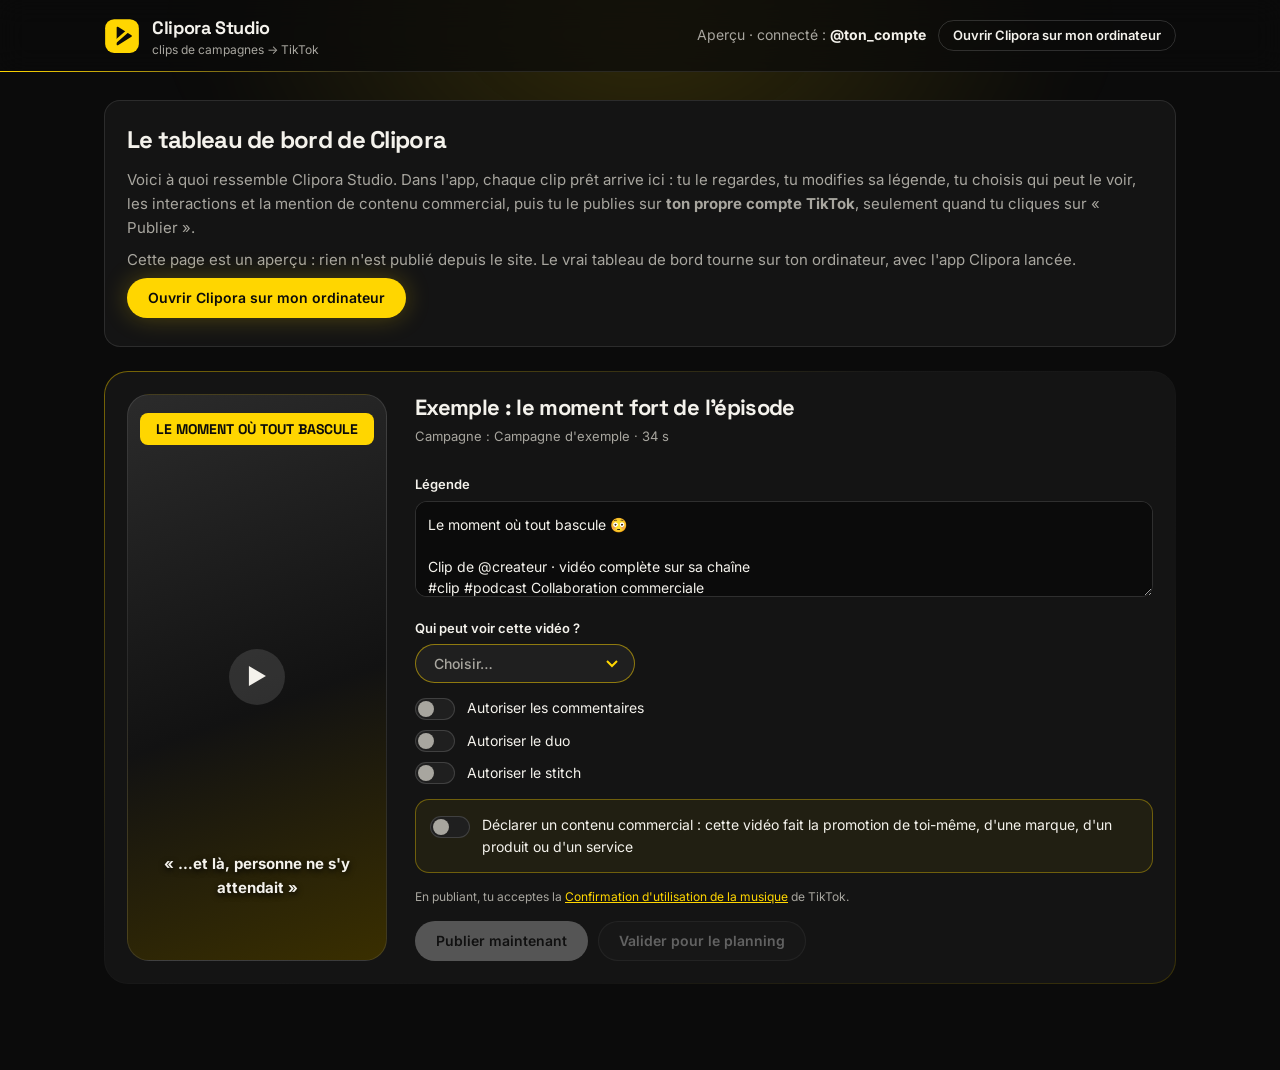
==== dashboard/index.html @ f7c4e605 "Page /dashboard : aperçu du tableau de bord Clipora Studio ; le bouton de l'en-tête y mène Co-Author" ====
<!doctype html>
<html lang="fr">
<head>
<meta charset="utf-8">
<meta name="viewport" content="width=device-width, initial-scale=1">
<title>Tableau de bord · Clipora</title>
<meta name="description" content="Aperçu du tableau de bord Clipora Studio.">
<link rel="icon" href="/favicon.svg" type="image/svg+xml">
<!-- Design : Lovable (projet Clipora, studio/studio-template.html). Jetons remplacés par clipper/studio.py. -->
<link rel="preconnect" href="https://fonts.googleapis.com">
<link rel="preconnect" href="https://fonts.gstatic.com" crossorigin>
<link rel="stylesheet" href="https://fonts.googleapis.com/css2?family=Inter:wght@400;500;600;700&family=Space+Grotesk:wght@500;600;700&display=swap">
<style>
:root{--bg:#0b0b0b;--card:#141414;--sec:#1f1f1f;--fg:#f4f2ec;--muted:#a8a69f;--y:#FFD600;--border:rgba(255,255,255,.1);--input:rgba(255,255,255,.15);--r:16px}
*{box-sizing:border-box}
html,body{margin:0}
body{background:var(--bg);color:var(--fg);font:15px/1.6 Inter,system-ui,sans-serif;min-height:100vh;overflow-x:hidden}
body::before{content:"";position:fixed;top:-220px;left:50%;width:900px;height:500px;transform:translateX(-50%);background:radial-gradient(closest-side,rgba(255,214,0,.16),transparent);filter:blur(40px);pointer-events:none;z-index:0}
h1,h2,h3{font-family:"Space Grotesk",system-ui,sans-serif;letter-spacing:-.03em;margin:0}
a{color:var(--y)}
header{position:sticky;top:0;z-index:10;backdrop-filter:blur(14px);-webkit-backdrop-filter:blur(14px);background:rgba(11,11,11,.72);border-bottom:1px solid var(--border)}
header::after{content:"";position:absolute;left:0;bottom:-1px;height:1px;width:30%;background:linear-gradient(90deg,var(--y),transparent);animation:run 4s ease-in-out infinite}
@keyframes run{0%{width:0}70%{width:100%}100%{width:100%;opacity:0}}
.bar{max-width:1120px;margin:0 auto;padding:14px 24px;display:flex;align-items:center;justify-content:space-between;gap:16px;flex-wrap:wrap}
.brand{display:flex;align-items:center;gap:12px;text-decoration:none;color:var(--fg)}
.brand svg{width:36px;height:36px;flex:none}
.brand b{font-family:"Space Grotesk",sans-serif;font-size:18px;letter-spacing:-.02em}
.brand small{display:block;color:var(--muted);font-size:12px;line-height:1.2}
.acc{display:flex;align-items:center;gap:12px;font-size:14px;color:var(--muted);flex-wrap:wrap}
.acc b{color:var(--fg)}
.acc img{width:36px;height:36px;border-radius:50%;object-fit:cover;border:2px solid var(--y)}
.btn,button{font:600 14px/1 Inter,sans-serif;border-radius:999px;padding:12px 20px;cursor:pointer;border:1px solid transparent;text-decoration:none;display:inline-flex;align-items:center;justify-content:center;gap:8px;transition:transform .15s,box-shadow .15s,background .15s,opacity .15s}
.btn,.pub{background:var(--y);color:#0b0b0b;box-shadow:0 0 24px rgba(255,214,0,.25)}
.btn:hover,.pub:hover:not(:disabled){transform:translateY(-1px);box-shadow:0 0 32px rgba(255,214,0,.4)}
.btn-sm{padding:8px 14px;font-size:13px;background:transparent;color:var(--fg);border-color:var(--input);box-shadow:none}
.btn-sm:hover{border-color:var(--y);box-shadow:none}
.ok{background:var(--sec);color:var(--fg);border-color:var(--input)}
.ok:hover:not(:disabled){border-color:var(--y)}
button:disabled{opacity:.35;cursor:not-allowed;box-shadow:none;transform:none;filter:grayscale(1)}
button:focus-visible,.btn:focus-visible,select:focus-visible,textarea:focus-visible,input:focus-visible{outline:2px solid var(--y);outline-offset:2px}
main{position:relative;z-index:1;max-width:1120px;margin:0 auto;padding:28px 24px 64px}
.intro{color:var(--muted);margin:0 0 20px;font-size:15px}
.empty{text-align:center;padding:72px 24px;border-radius:24px;border:1px dashed var(--input);background:var(--card)}
.empty h2{font-size:26px;margin-bottom:8px}
.empty p{color:var(--muted);margin:0}
.card{display:flex;gap:28px;padding:22px;margin-bottom:22px;border-radius:24px;border:1px solid transparent;
  background:linear-gradient(var(--card),var(--card)) padding-box,linear-gradient(145deg,rgba(255,214,0,.45),rgba(255,255,255,.06) 40%,rgba(255,255,255,.04) 70%,rgba(255,214,0,.2)) border-box}
.card video{width:260px;flex:none;aspect-ratio:9/16;object-fit:cover;background:#000;border-radius:28px;border:6px solid var(--sec);box-shadow:0 20px 50px rgba(0,0,0,.6)}
.card form{flex:1;min-width:0;display:flex;flex-direction:column;gap:14px}
.card h3{font-size:22px;line-height:1.2}
.meta{color:var(--muted);font-size:13px;margin-top:-8px}
.lbl{font-weight:600;font-size:13px;display:block;margin-bottom:6px}
textarea{width:100%;min-height:96px;resize:vertical;background:var(--bg);color:var(--fg);border:1px solid var(--input);border-radius:12px;padding:12px;font:14px/1.5 Inter,sans-serif}
textarea:focus{border-color:var(--y);outline:none}
select{appearance:none;-webkit-appearance:none;background:var(--sec) url("data:image/svg+xml,%3Csvg xmlns='http://www.w3.org/2000/svg' width='12' height='8'%3E%3Cpath d='M1 1l5 5 5-5' stroke='%23FFD600' stroke-width='2' fill='none'/%3E%3C/svg%3E") no-repeat right 16px center;color:var(--fg);border:1px solid var(--input);border-radius:999px;padding:10px 42px 10px 18px;font:500 14px Inter,sans-serif;cursor:pointer;min-width:220px}
select:invalid{color:var(--muted);border-color:rgba(255,214,0,.5)}
select option{background:var(--card);color:var(--fg)}
.toggles{display:flex;flex-direction:column;gap:10px}
.tg{display:flex;align-items:center;gap:12px;cursor:pointer;font-size:14px}
.tg input{appearance:none;-webkit-appearance:none;flex:none;width:40px;height:22px;border-radius:999px;background:var(--sec);border:1px solid var(--input);position:relative;cursor:pointer;margin:0;transition:background .2s}
.tg input::after{content:"";position:absolute;top:2px;left:2px;width:16px;height:16px;border-radius:50%;background:var(--muted);transition:transform .2s,background .2s}
.tg input:checked{background:var(--y);border-color:var(--y)}
.tg input:checked::after{transform:translateX(18px);background:#0b0b0b}
.tg input:disabled{opacity:.4;cursor:not-allowed}
.tg:has(input:disabled){cursor:not-allowed;color:var(--muted)}
.off{color:var(--muted);font-size:12px}
.branded{padding:14px;border-radius:14px;background:rgba(255,214,0,.06);border:1px solid rgba(255,214,0,.35)}
.branded .tg{align-items:flex-start}
.branded .tg input{margin-top:2px}
.bc{margin-top:10px;font-size:13px;color:var(--y);display:flex;flex-direction:column;gap:6px}
.note{font-weight:600}
.warn{color:#ff6b6b;font-size:13px;margin:4px 0}
.consent{font-size:12px;color:var(--muted);margin:0}
.actions{display:flex;gap:10px;flex-wrap:wrap}
.msg{font-size:14px;min-height:1.2em}
.msg:empty{display:none}
.msg{padding:10px 14px;border-radius:12px;background:var(--sec);border-left:3px solid var(--y)}
@media (max-width:760px){
  .card{flex-direction:column;align-items:center;padding:16px}
  .card form{width:100%}
  .card video{width:min(260px,100%)}
  select{width:100%}
  .actions button{flex:1}
}
@media (prefers-reduced-motion:reduce){header::after{animation:none}*{transition:none!important}}
.demo{padding:20px 22px;border-radius:var(--r);background:var(--card);border:1px solid var(--border);margin-bottom:24px}
.demo h2{font-size:24px;margin-bottom:8px}.demo p{color:var(--muted);margin:8px 0}.demo .btn{margin-top:6px}
.ph{flex:none;width:260px;max-width:100%;aspect-ratio:9/16;border-radius:22px;border:1px solid var(--border);position:relative;overflow:hidden;
background:linear-gradient(160deg,#2b2b2b,#121212 55%,#3a2f00);display:flex;align-items:center;justify-content:center}
.ph .hook{position:absolute;top:18px;left:12px;right:12px;background:var(--y);color:#0b0b0b;font:700 14px/1.2 "Space Grotesk",sans-serif;padding:8px;border-radius:8px;text-align:center}
.ph .play{width:56px;height:56px;border-radius:50%;background:rgba(255,255,255,.12);display:flex;align-items:center;justify-content:center;font-size:22px}
.ph .sub{position:absolute;bottom:60px;left:14px;right:14px;text-align:center;font-weight:700;text-shadow:0 2px 6px #000}
</style>
</head>
<body>
<header>
  <div class="bar">
    <a class="brand" href="/">
      <svg viewBox="0 0 64 64" aria-hidden="true"><rect x="2" y="2" width="60" height="60" rx="16" fill="#FFD600"/><path d="M24 17 L48 32 L24 47 Z" fill="#0b0b0b" stroke="#0b0b0b" stroke-width="3" stroke-linejoin="round"/><path d="M16 46 L48 18" stroke="#FFD600" stroke-width="5" stroke-linecap="round"/></svg>
      <span><b>Clipora Studio</b><small>clips de campagnes → TikTok</small></span>
    </a>
    <span class="acc"><span>Aperçu · connecté : <b>@ton_compte</b></span><a class="btn btn-sm" href="http://127.0.0.1:3457/" title="L'app Clipora doit être lancée sur ton ordinateur">Ouvrir Clipora sur mon ordinateur</a></span>
  </div>
</header>
<main>
<div class="demo"><h2>Le tableau de bord de Clipora</h2><p>Voici à quoi ressemble Clipora Studio. Dans l'app, chaque clip prêt arrive ici : tu le regardes, tu modifies sa légende, tu choisis qui peut le voir, les interactions et la mention de contenu commercial, puis tu le publies sur <b>ton propre compte TikTok</b>, seulement quand tu cliques sur « Publier ».</p><p>Cette page est un aperçu : rien n'est publié depuis le site. Le vrai tableau de bord tourne sur ton ordinateur, avec l'app Clipora lancée. <a class="btn" href="http://127.0.0.1:3457/">Ouvrir Clipora sur mon ordinateur</a></p></div>
<div class="card">
  <div class="ph" role="img" aria-label="Aperçu du clip"><span class="hook">LE MOMENT OÙ TOUT BASCULE</span><span class="play">▶</span><span class="sub">« …et là, personne ne s'y attendait »</span></div>
  <form id="f1" data-id="1" data-toolong="0" onsubmit="return false" onchange="update(1)">
    <h3>Exemple : le moment fort de l&#x27;épisode</h3>
    <p class="meta">Campagne : Campagne d&#x27;exemple · 34 s</p>
    <div><label class="lbl" for="c1">Légende</label>
      <textarea id="c1" name="caption">Le moment où tout bascule 😳

Clip de @createur · vidéo complète sur sa chaîne
#clip #podcast Collaboration commerciale</textarea></div>
    <div><label class="lbl" for="p1">Qui peut voir cette vidéo ?</label>
      <select id="p1" name="privacy" required><option value="" selected disabled>Choisir…</option><option value="PUBLIC_TO_EVERYONE">Tout le monde</option><option value="MUTUAL_FOLLOW_FRIENDS">Amis</option><option value="FOLLOWER_OF_CREATOR">Abonnés</option><option value="SELF_ONLY">Moi uniquement</option></select></div>
    <div class="toggles"><label class="tg"><input type="checkbox" name="comment" > Autoriser les commentaires</label>
      <label class="tg"><input type="checkbox" name="duet" > Autoriser le duo</label><label class="tg"><input type="checkbox" name="stitch" > Autoriser le stitch</label></div>
    <div class="branded">
      <label class="tg"><input type="checkbox" name="disclose"> Déclarer un contenu commercial : cette vidéo fait la promotion de toi-même, d'une marque, d'un produit ou d'un service</label>
      <div id="bc1" class="bc" style="display:none">
        <label class="tg"><input type="checkbox" name="organic"> Ta marque : tu fais la promotion de toi-même ou de ton activité</label>
        <label class="tg"><input type="checkbox" name="branded"> Contenu de marque : tu fais la promotion d'une autre marque ou d'un tiers</label>
        <div id="lb1" class="note"></div>
      </div>
    </div>
    <p class="consent" id="cs1"></p>
    <div class="actions">
      <button class="pub" onclick="send(1,'publish')">Publier maintenant</button>
      <button class="ok" onclick="send(1,'approve')">Valider pour le planning</button>
    </div>
    <div class="msg" id="m1"></div>
  </form>
</div>
</main>
<script>
function update(id){
  const f=document.getElementById('f'+id), priv=f.privacy, disc=f.disclose.checked;
  if(priv.value==='SELF_ONLY'){ f.branded.checked=false; }
  f.branded.disabled = priv.value==='SELF_ONLY';
  f.branded.parentElement.title = f.branded.disabled ? "Un contenu de marque ne peut pas être en « Moi uniquement »." : '';
  const branded=disc && f.branded.checked, organic=disc && f.organic.checked;
  for(const o of priv.options){ if(o.value==='SELF_ONLY'){ o.disabled=branded; o.title = branded ? "Un contenu de marque ne peut pas être en « Moi uniquement »." : ''; } }
  document.getElementById('bc'+id).style.display = disc ? 'block' : 'none';
  document.getElementById('lb'+id).textContent = branded ? "Ta vidéo sera étiquetée « Partenariat rémunéré »."
    : organic ? "Ta vidéo sera étiquetée « Contenu promotionnel »." : '';
  const music='<a href="https://www.tiktok.com/legal/page/global/music-usage-confirmation/en" target="_blank" rel="noopener">Confirmation d\'utilisation de la musique</a>';
  const bc='<a href="https://www.tiktok.com/legal/page/global/bc-policy/en" target="_blank" rel="noopener">Politique relative au contenu de marque</a>';
  document.getElementById('cs'+id).innerHTML = branded ? 'En publiant, tu acceptes la '+bc+' et la '+music+' de TikTok.'
    : 'En publiant, tu acceptes la '+music+' de TikTok.';
  const missing = disc && !branded && !organic;
  f.querySelectorAll('button').forEach(b=>{
    b.disabled = priv.value==='' || missing || (b.classList.contains('pub') && f.dataset.toolong==='1');
    b.title = missing ? "Indique si ton contenu fait la promotion de toi-même, d'un tiers, ou des deux." : '';
  });
}
async function send(id, action){ document.getElementById('m'+id).innerHTML = 'Aperçu : rien n\'est publié depuis le site. Pour publier, <a href="http://127.0.0.1:3457/">ouvre Clipora sur ton ordinateur</a>.'; return;  const f=document.getElementById('f'+id), m=document.getElementById('m'+id); f.querySelectorAll('button').forEach(b=>b.disabled=true); m.textContent = action==='publish' ? 'Publication en cours… (le traitement par TikTok peut prendre quelques minutes)' : 'Enregistrement…'; const data={action, caption:f.caption.value, privacy:f.privacy.value, comment:f.comment.checked, duet:f.duet.checked, stitch:f.stitch.checked, disclose:f.disclose.checked, organic:f.organic.checked, branded:f.branded.checked}; const r=await fetch('/clip/'+id,{method:'POST',headers:{'Content-Type':'application/json'},body:JSON.stringify(data)}); const j=await r.json(); m.innerHTML=j.message; if(!j.ok) update(id); }
document.querySelectorAll('form[data-id]').forEach(f=>update(f.dataset.id));
</script>
</body>
</html>
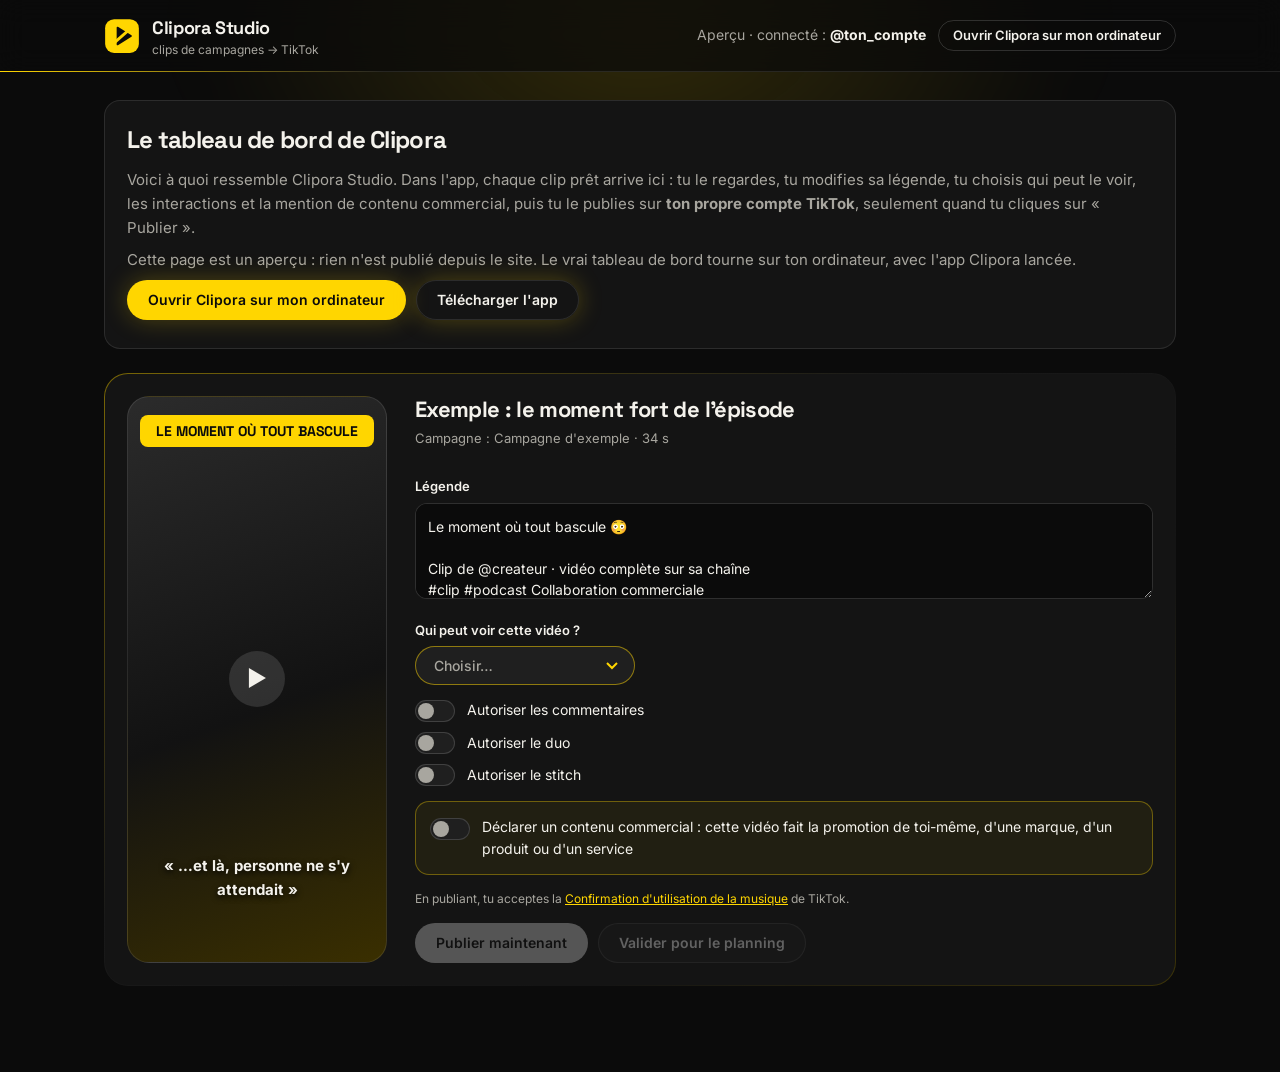
==== commit b45bd5b7: "Bouton Télécharger l'app : page /telecharger (bientôt disponible, prévenir à la sortie) Co-Authored-" ====
--- a/dashboard/index.html
+++ b/dashboard/index.html
@@ -84,7 +84,8 @@
 }
 @media (prefers-reduced-motion:reduce){header::after{animation:none}*{transition:none!important}}
 .demo{padding:20px 22px;border-radius:var(--r);background:var(--card);border:1px solid var(--border);margin-bottom:24px}
-.demo h2{font-size:24px;margin-bottom:8px}.demo p{color:var(--muted);margin:8px 0}.demo .btn{margin-top:6px}
+.demo h2{font-size:24px;margin-bottom:8px}.demo p{color:var(--muted);margin:8px 0}
+.demo .cta{display:flex;gap:10px;flex-wrap:wrap}.demo .btn.alt{background:transparent;border-color:var(--border);color:var(--fg)}
 .ph{flex:none;width:260px;max-width:100%;aspect-ratio:9/16;border-radius:22px;border:1px solid var(--border);position:relative;overflow:hidden;
 background:linear-gradient(160deg,#2b2b2b,#121212 55%,#3a2f00);display:flex;align-items:center;justify-content:center}
 .ph .hook{position:absolute;top:18px;left:12px;right:12px;background:var(--y);color:#0b0b0b;font:700 14px/1.2 "Space Grotesk",sans-serif;padding:8px;border-radius:8px;text-align:center}
@@ -103,7 +104,7 @@
   </div>
 </header>
 <main>
-<div class="demo"><h2>Le tableau de bord de Clipora</h2><p>Voici à quoi ressemble Clipora Studio. Dans l'app, chaque clip prêt arrive ici : tu le regardes, tu modifies sa légende, tu choisis qui peut le voir, les interactions et la mention de contenu commercial, puis tu le publies sur <b>ton propre compte TikTok</b>, seulement quand tu cliques sur « Publier ».</p><p>Cette page est un aperçu : rien n'est publié depuis le site. Le vrai tableau de bord tourne sur ton ordinateur, avec l'app Clipora lancée. <a class="btn" href="http://127.0.0.1:3457/">Ouvrir Clipora sur mon ordinateur</a></p></div>
+<div class="demo"><h2>Le tableau de bord de Clipora</h2><p>Voici à quoi ressemble Clipora Studio. Dans l'app, chaque clip prêt arrive ici : tu le regardes, tu modifies sa légende, tu choisis qui peut le voir, les interactions et la mention de contenu commercial, puis tu le publies sur <b>ton propre compte TikTok</b>, seulement quand tu cliques sur « Publier ».</p><p>Cette page est un aperçu : rien n'est publié depuis le site. Le vrai tableau de bord tourne sur ton ordinateur, avec l'app Clipora lancée.</p><p class="cta"><a class="btn" href="http://127.0.0.1:3457/">Ouvrir Clipora sur mon ordinateur</a><a class="btn alt" href="/telecharger/">Télécharger l'app</a></p></div>
 <div class="card">
   <div class="ph" role="img" aria-label="Aperçu du clip"><span class="hook">LE MOMENT OÙ TOUT BASCULE</span><span class="play">▶</span><span class="sub">« …et là, personne ne s'y attendait »</span></div>
   <form id="f1" data-id="1" data-toolong="0" onsubmit="return false" onchange="update(1)">
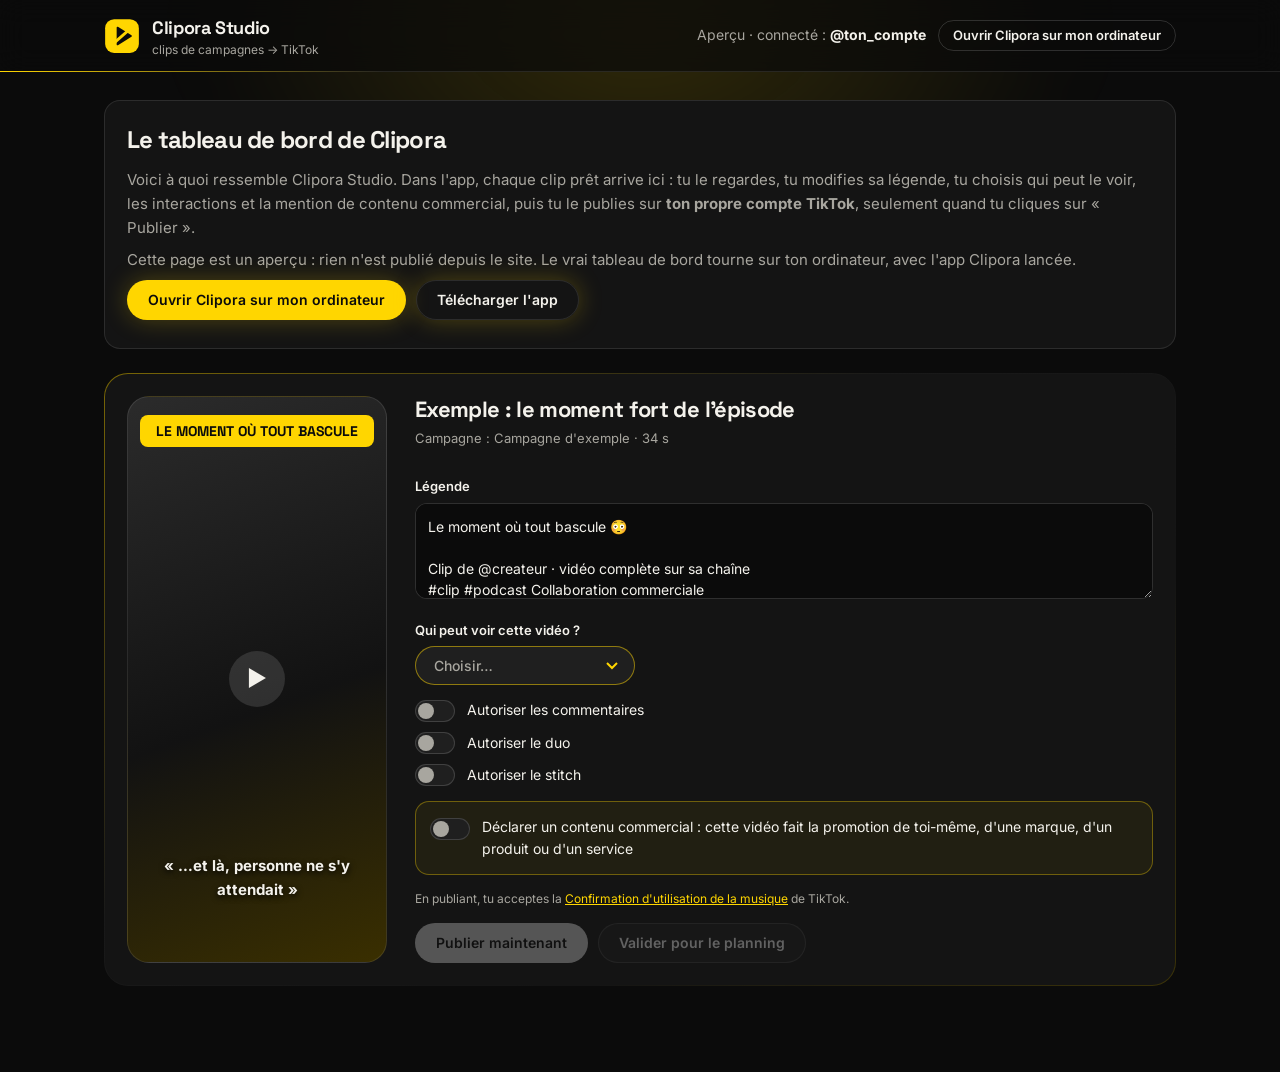
==== commit 3c80836c: "Référencement : robots.txt, sitemap.xml, URL canoniques, langue et titre en français Co-Authored-By:" ====
--- a/dashboard/index.html
+++ b/dashboard/index.html
@@ -92,7 +92,7 @@
 .ph .play{width:56px;height:56px;border-radius:50%;background:rgba(255,255,255,.12);display:flex;align-items:center;justify-content:center;font-size:22px}
 .ph .sub{position:absolute;bottom:60px;left:14px;right:14px;text-align:center;font-weight:700;text-shadow:0 2px 6px #000}
 </style>
-</head>
+<link rel="canonical" href="https://clipora.website/dashboard/"/></head>
 <body>
 <header>
   <div class="bar">
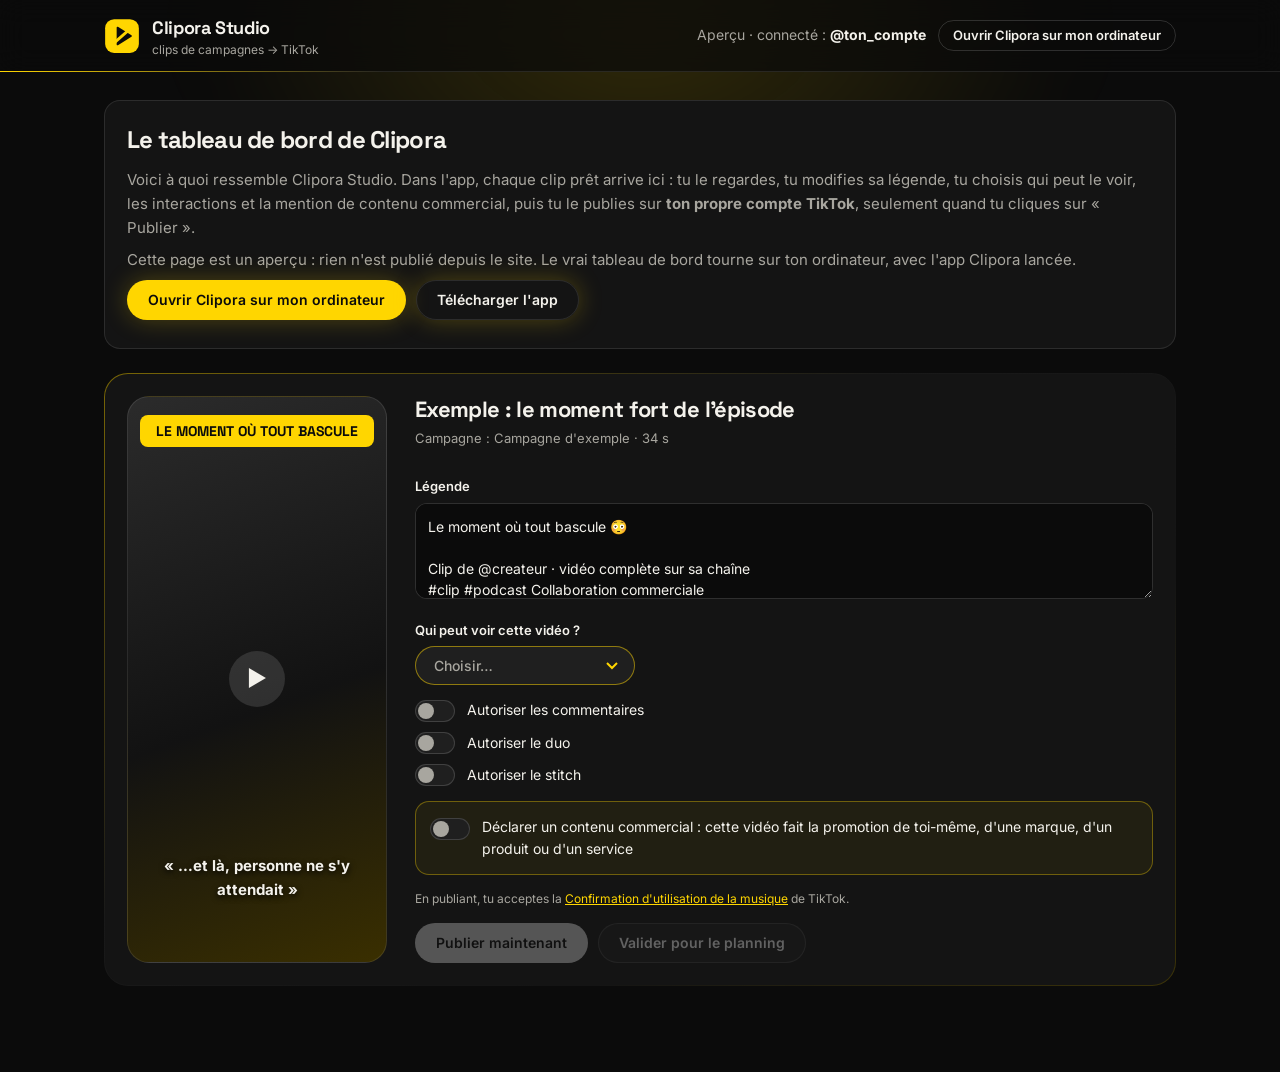
==== commit 0fd6715a: "Icônes du site en PNG/ICO (logo dans les résultats Google) Co-Authored-By: Claude Opus 5.5 <noreply@" ====
--- a/dashboard/index.html
+++ b/dashboard/index.html
@@ -5,7 +5,7 @@
 <meta name="viewport" content="width=device-width, initial-scale=1">
 <title>Tableau de bord · Clipora</title>
 <meta name="description" content="Aperçu du tableau de bord Clipora Studio.">
-<link rel="icon" href="/favicon.svg" type="image/svg+xml">
+<link rel="icon" href="/favicon.svg" type="image/svg+xml"><link rel="icon" href="/favicon-48.png" type="image/png" sizes="48x48"/><link rel="icon" href="/favicon-96.png" type="image/png" sizes="96x96"/><link rel="icon" href="/icon-192.png" type="image/png" sizes="192x192"/><link rel="apple-touch-icon" href="/apple-touch-icon.png" type="image/png" sizes="180x180"/>
 <!-- Design : Lovable (projet Clipora, studio/studio-template.html). Jetons remplacés par clipper/studio.py. -->
 <link rel="preconnect" href="https://fonts.googleapis.com">
 <link rel="preconnect" href="https://fonts.gstatic.com" crossorigin>
